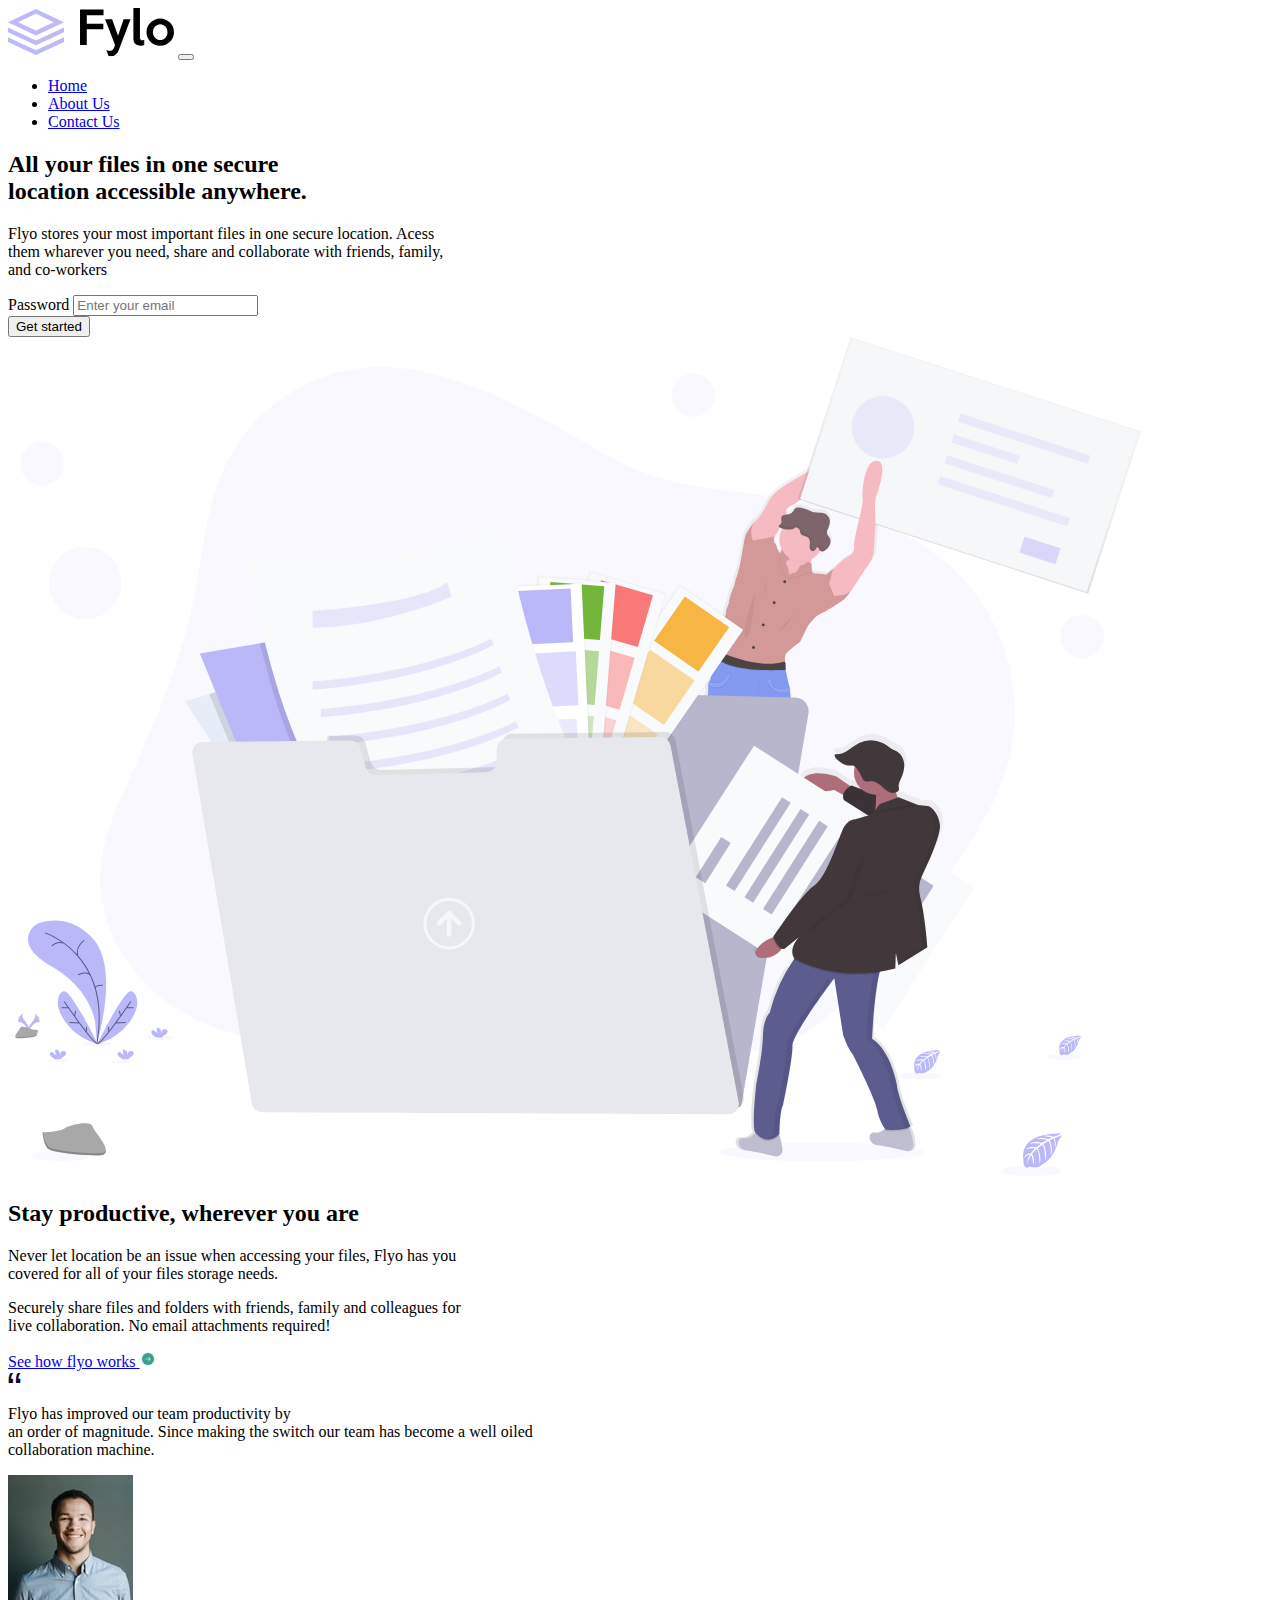
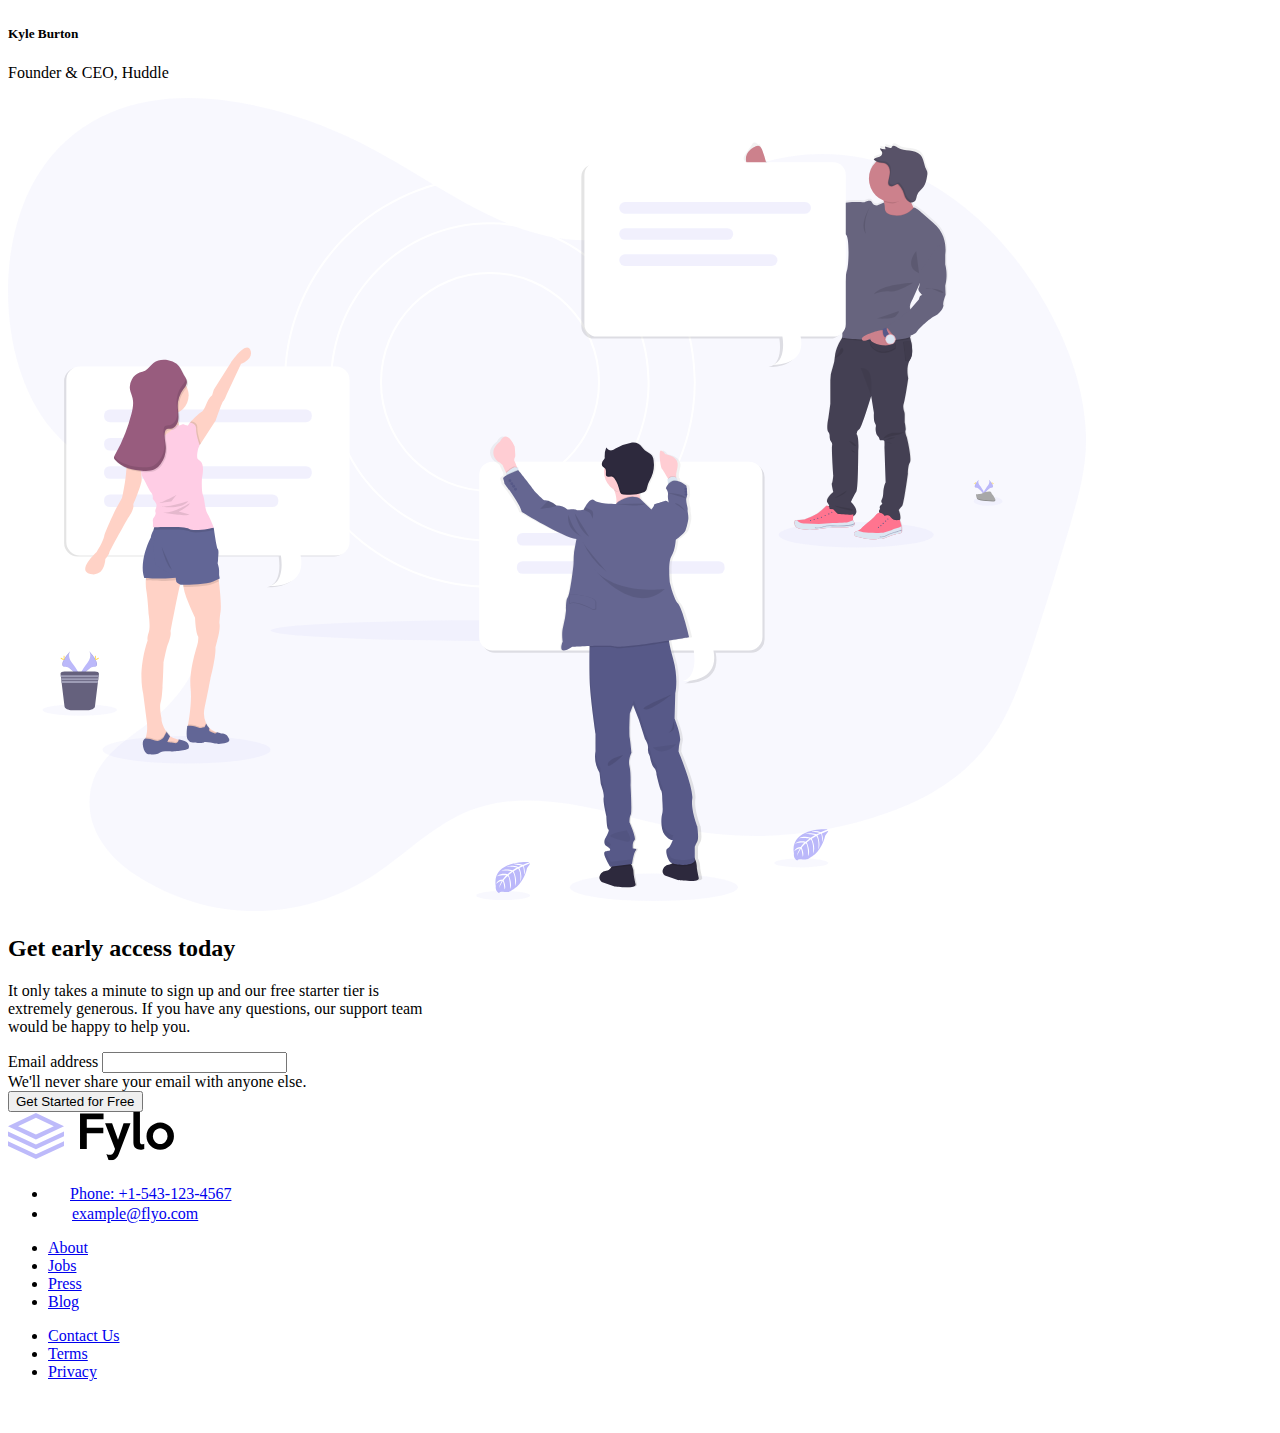
==== index.html @ 7551ddca "Update index.html" ====
<!DOCTYPE html>
<html lang="en">
<head>
    <meta charset="UTF-8">
    <meta http-equiv="X-UA-Compatible" content="IE=edge">
    <meta name="viewport" content="width=device-width, initial-scale=1.0">
    <link rel="stylesheet" href="./css/style.css">
    <link rel="stylesheet" href="./css/bootstrap.css">
    <link rel="stylesheet" href="./css/bootstrap.min.css">
    <title>Flyo Landing Page</title>
</head>
<body>
    <!--Section on header-->
    <nav class="navbar navbar-expand-lg pt-3">
        <div class="container">
          <a class="navbar-brand" href="#"><img src="./img/logo.svg" alt="Company logo"></a>
          <button class="navbar-toggler navbar-light" type="button" data-bs-toggle="collapse" data-bs-target="#navbarSupportedContent" aria-controls="navbarSupportedContent" aria-expanded="false" aria-label="Toggle navigation">
            <span class="navbar-toggler-icon"></span>
          </button>
          <div class="collapse navbar-collapse" id="navbarSupportedContent">
            <ul class="navbar-nav ms-auto mb-2 mb-lg-0">
              <li class="nav-item">
                <a class="nav-link active" aria-current="page" href="index.html">Home</a>
              </li>
              <li class="nav-item">
                <a class="nav-link" href="about.html">About Us</a>
              </li>
              <li class="nav-item">
                <a class="nav-link" href="contact.html">Contact Us</a>
              </li>
            </ul>
          </div>
        </div>
      </nav>
      <!--Section on All your files in one place-->
      <section class="acccessible-section">
          <div class="container">
              <div class="row">
                <div class="col-md-6 p-3 pt-5">
                  <h2>All your files in one secure <br> location accessible anywhere.</h2>
                  <p>Flyo stores your most important files in one secure location. Acess <br> them wharever you need, share and collaborate with friends, family, <br> and co-workers</p>
                  <form class="row g-3">
                    <div class="col-auto">
                      <label for="inputPassword2" class="visually-hidden">Password</label>
                      <input type="email" class="form-control" id="email" aria-describedby="emailHelp" placeholder="Enter your email">
                    </div>
                    <div class="col-auto">
                      <button type="submit" class="btn btn-primary mb-3">Get started</button>
                    </div>
                  </form>
              </div>
              <div class="col-md-6 p-3">
                <img src="./img/illustration-1.svg" alt="illustration-image" class="img-fluid">
            </div>
              </div>
          </div>
      </section>
      <!-- Section on stay productive-->
      <section class="productive-section pt-5 pb-5">
          <div class="container">
              <div class="row">
                <div class="col-md-6 p-3">
                  <h2>Stay productive, wherever you are</h2>
                  <p>Never let location be an issue when accessing your files, Flyo has you <br> covered for all of your files storage needs.</p>
                  <p>Securely share files and folders with friends, family and colleagues for <br> live collaboration. No email attachments required!</p>
                  <a href="#" class="link-success align-self-md-center">See how flyo works <img src="./img/icon-arrow.svg" alt="" ></a>
                  <div class="rounded bg-white text mt-5 shadow-sm shadow-lg" style="width: 70%;">
                      <div class="card-body">
                          <img src="./img/icon-quotes.svg" alt="icon-quotes">
                        <p class="card-text">Flyo has improved our team productivity by <br> an order of magnitude. Since making the switch our team has become a well oiled <br> collaboration machine.</p>
                        <div class="row">
                            <div class="col-3">
                                <img src="./img/avatar-testimonial.jpg" alt="" class="rounded-circle img-fluid">
                            </div>
                            <div class="col-9 align-self-center">
                                <h5>Kyle Burton</h5>
                                <p>Founder & CEO, Huddle</p>
                            </div>
                        </div>
                      </div>
                    </div>                  
                </div>
                <div class="col-md-6 p-3 ">
                    <img src="./img/illustration-2.svg" alt="illustration-2-image" class="img-fluid ">
                </div>
              </div>
          </div>
      </section>
      <!--Section on Get early access today-->
      <section class="started-section pt-5 pb-5">
          <div class="container">
              <div class="row">
                <div class="col-md-6 p-3">
                  <h2>Get early access today</h2>
                  <p>It only takes a minute to sign up and our free starter tier is <br> extremely generous. If you have any questions, our support team <br> would be happy to help you.</p>
                </div>
                <div class="col-md-6">
                  <form>
                    <div class="mb-3">
                      <label for="email" class="form-label">Email address</label>
                      <input type="email" class="form-control" id="email" aria-describedby="emailHelp">
                      <div id="emailHelp" class="form-text">We'll never share your email with anyone else.</div>
                    </div>
                    <button type="submit" class="btn btn-primary">Get Started for Free</button>
                  </form>
                 </div>
              </div>
          </div>
      </section>
      <!--Section on contact -->
      <section class="contact-section pt-5 pb-5">
          <div class="container">
              <div class="pb-3">
                  <img src="./img/logo.svg" alt="Company logo">
              </div>
              <div class="row">
                  <ul class="list-inline col-md-3">
                      <li class="pb-3">
                        <img src="./img/icon-phone.svg" alt="call-logo">
                        <a href="#"  class="text-decoration-none text-white">Phone: +1-543-123-4567</a>
                      </li>
                      <li>
                        <img src="./img/icon-email.svg" alt="icon-email" class="">
                        <a href="#"  class="text-decoration-none text-white" >example@flyo.com</a>
                      </li>
                  </ul>
                  <div class="col-md-3">
                      <ul class="list-inline">
                          <li>
                              <a href="about.html" class="text-decoration-none text-white" >About</a>
                          </li>
                          <li>
                              <a href="#" class="text-decoration-none text-white">Jobs</a>
                          </li>
                          <li>
                              <a href="#" class="text-decoration-none text-white">Press</a>
                          </li>
                          <li>
                              <a href="#" class="text-decoration-none text-white">Blog</a>
                          </li>
                      </ul>
                  </div>
                  <div class="col-md-3">
                    <ul class="list-inline">
                        <li>
                            <a href="contact.html" class="text-decoration-none text-white">Contact Us</a>
                        </li>
                        <li>
                            <a href="#" class="text-decoration-none text-white">Terms</a>
                        </li>
                        <li>
                            <a href="#" class="text-decoration-none text-white">Privacy</a>
                        </li>
                    </ul>
                </div>
                <div class="col-md-3 align-self-center">
                    <img src="./img/facebook.png" alt="facebook">
                    <img src="./img/twitter.png" alt="twitter">
                    <img src="./img/instagram.png" alt="instagram">
                    <img src="./img/linkedin.png" alt="linkedin">
                </div>
              </div>
          </div>
      </section>
    <script src="js/bootstrap.min.js"></script>
</body>
</html>
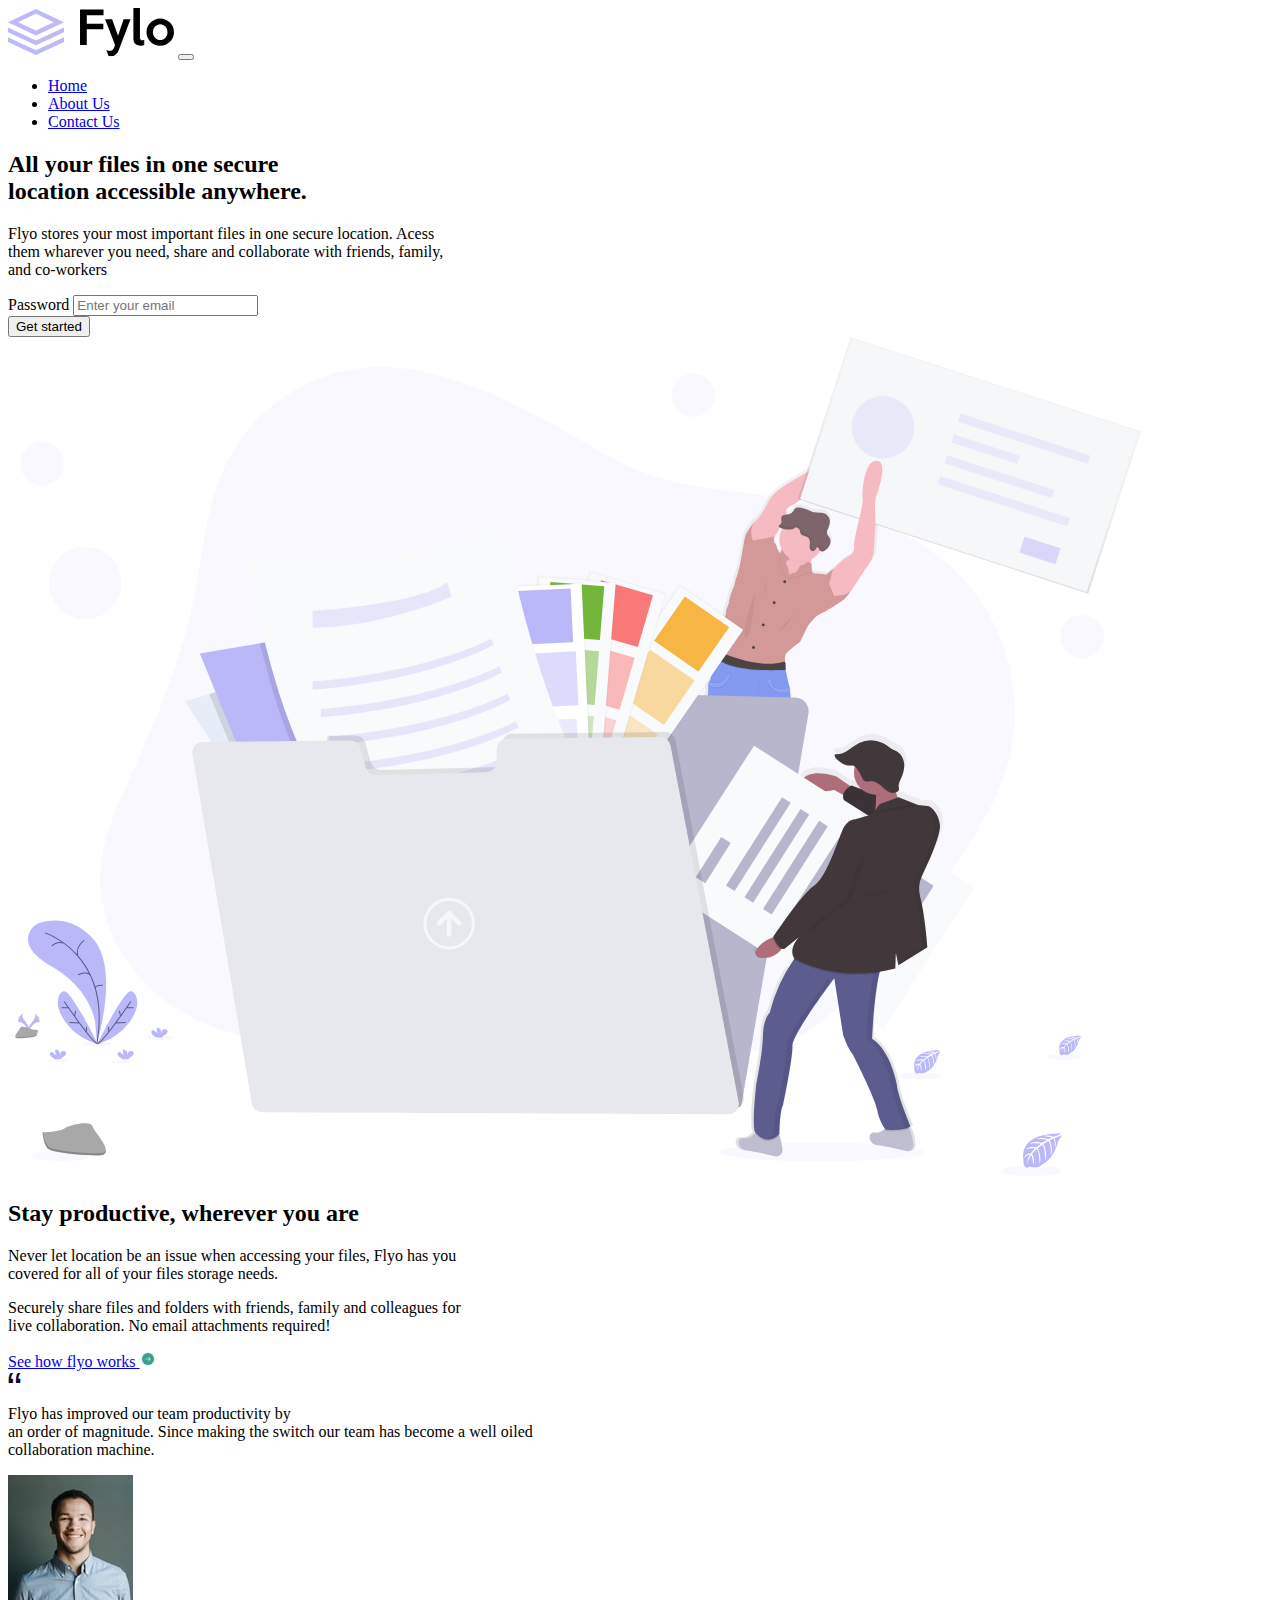
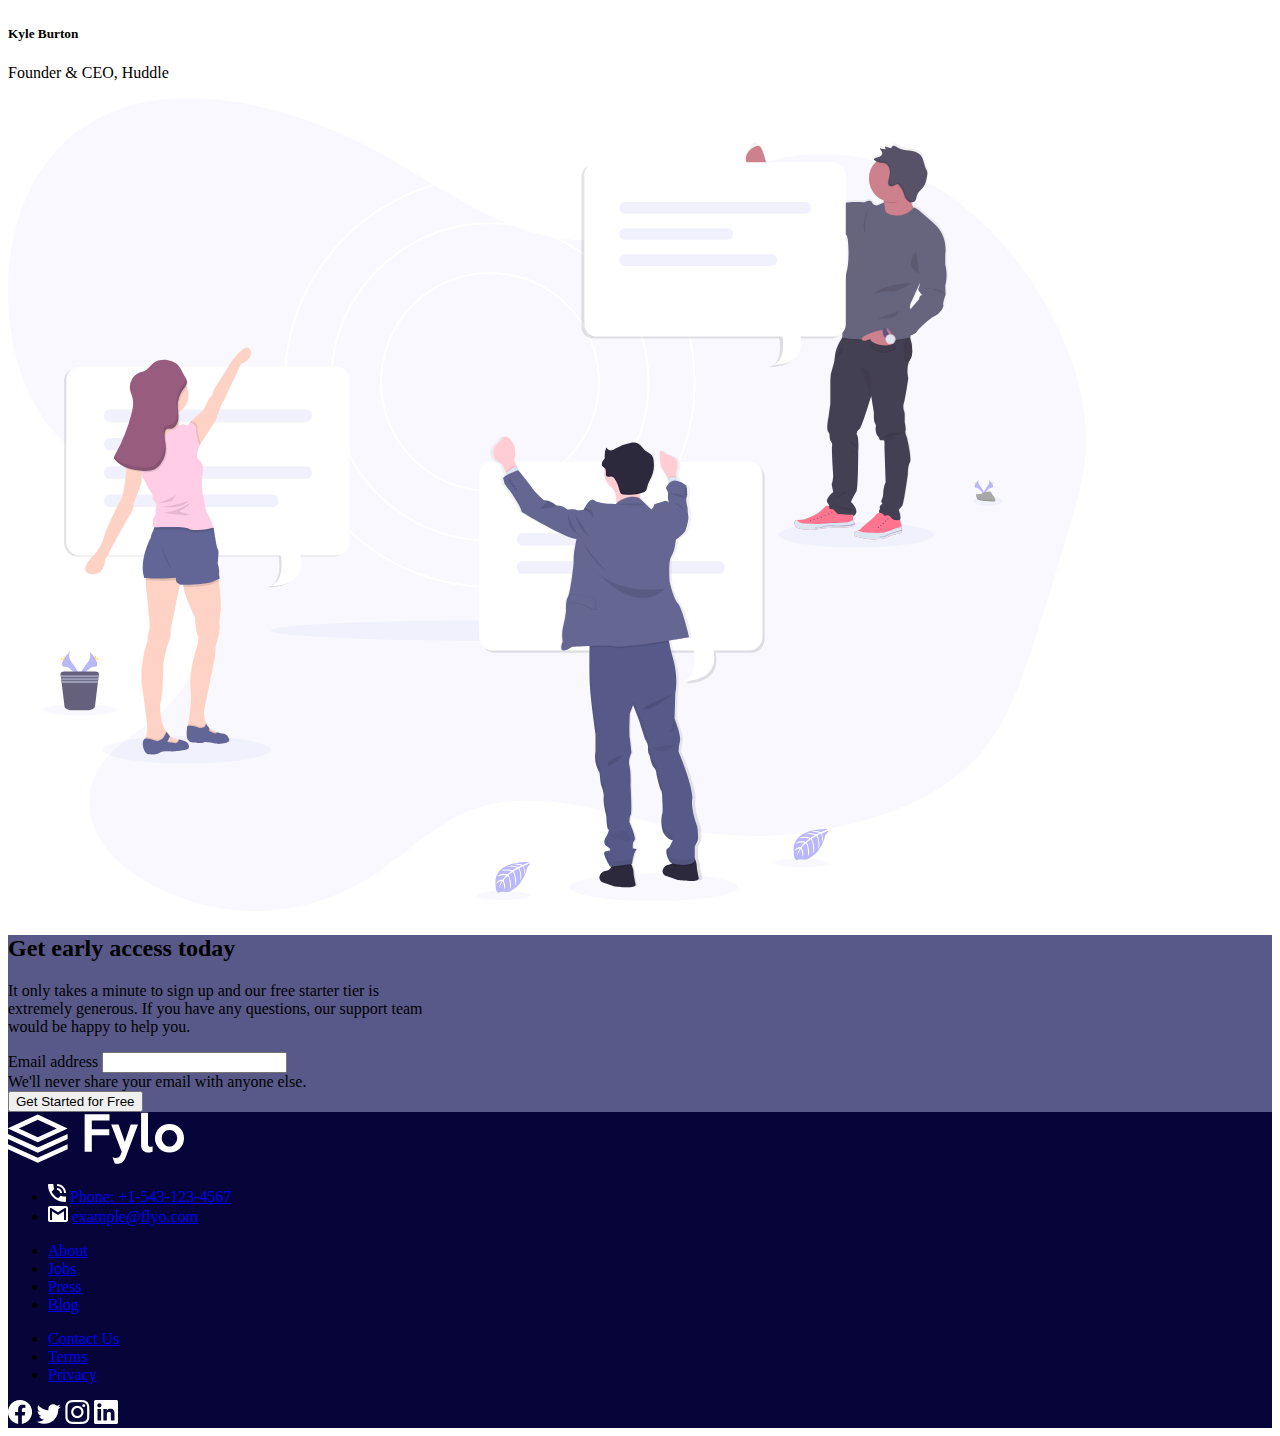
==== commit 78753933: "Update index.html" ====
--- a/index.html
+++ b/index.html
@@ -64,7 +64,7 @@
                   <p>Never let location be an issue when accessing your files, Flyo has you <br> covered for all of your files storage needs.</p>
                   <p>Securely share files and folders with friends, family and colleagues for <br> live collaboration. No email attachments required!</p>
                   <a href="#" class="link-success align-self-md-center">See how flyo works <img src="./img/icon-arrow.svg" alt="" ></a>
-                  <div class="rounded bg-white text mt-5 shadow-sm shadow-lg" style="width: 70%;">
+                  <div class="rounded bg-white text mt-5 shadow-sm shadow-lg">
                       <div class="card-body">
                           <img src="./img/icon-quotes.svg" alt="icon-quotes">
                         <p class="card-text">Flyo has improved our team productivity by <br> an order of magnitude. Since making the switch our team has become a well oiled <br> collaboration machine.</p>
@@ -111,7 +111,7 @@
       <section class="contact-section pt-5 pb-5">
           <div class="container">
               <div class="pb-3">
-                  <img src="./img/logo.svg" alt="Company logo">
+                  <img src="./img/White-logo.svg" alt="Company logo">
               </div>
               <div class="row">
                   <ul class="list-inline col-md-3">
--- a/css/style.css
+++ b/css/style.css
@@ -0,0 +1,24 @@
+.contact-section {
+    background-color: hsl(243, 87%, 12%);
+
+}
+.started-section {
+    background-color: hsl(238, 22%, 44%);
+}
+
+.productive-section {
+    background: url(../img/bg-curve-desktop.svg') no-repeat center;     
+    background-size: cover;
+}
+
+.header-section {
+    background: url(../img/02iOkvupvcqZ5Ybx270ZmGP-27..v1646061370.jpg) no-repeat center ;
+    background-size: cover;
+}
+
+.talk-section {
+    background: url(../img/contact-us-nav.jpg) no-repeat center;
+    background-size: cover;
+    opacity: 0.9;
+}
+
